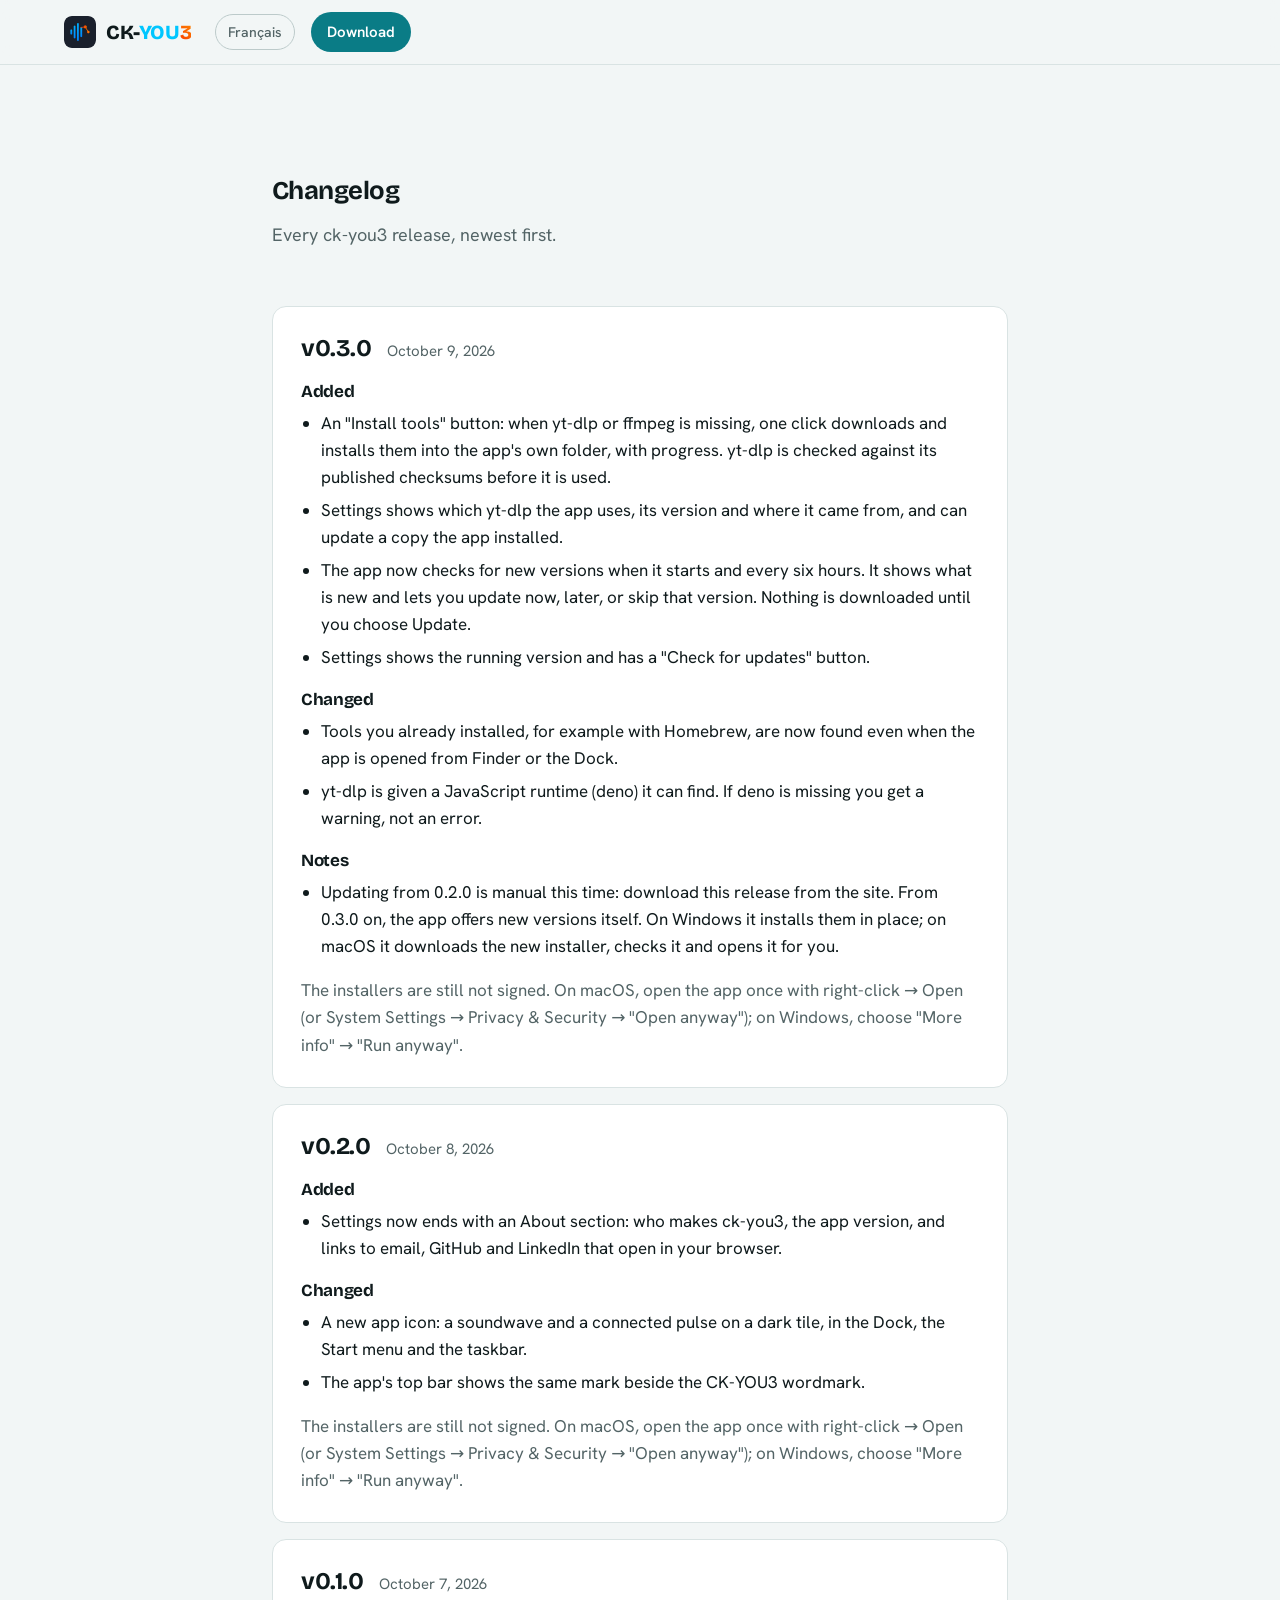
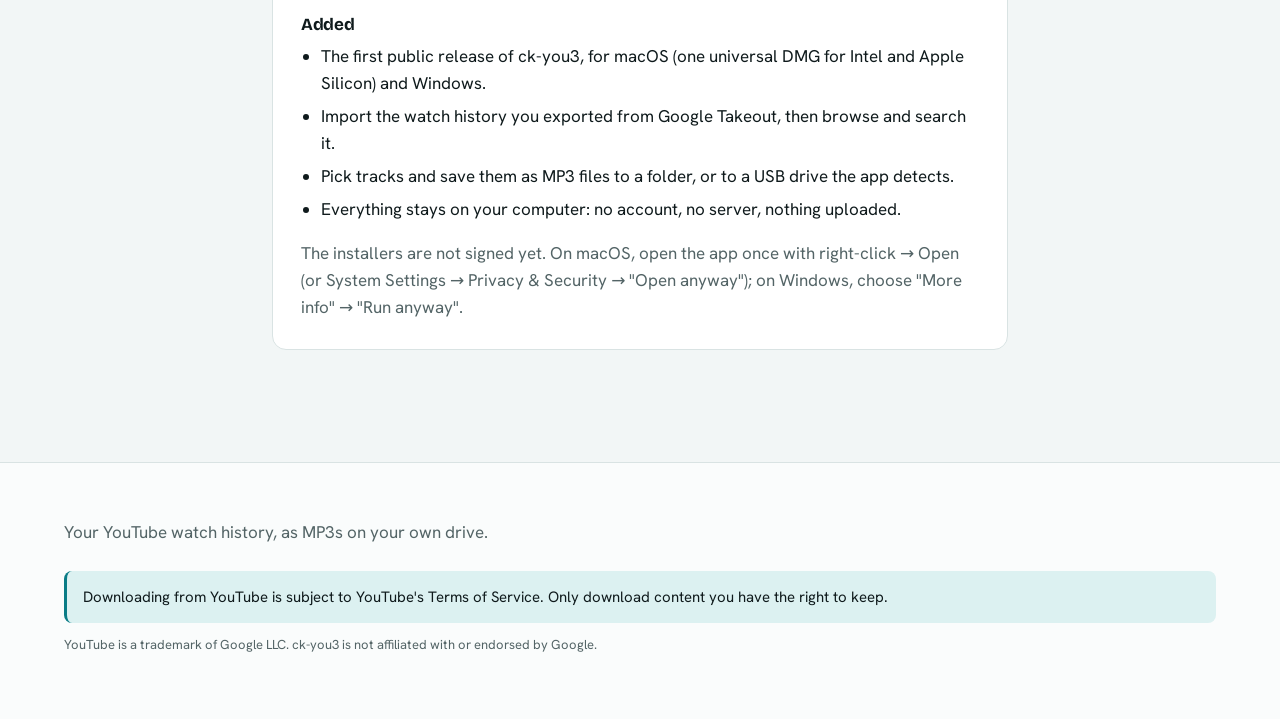
==== changelog/index.html @ 84a91021 "Publish site" ====
<!doctype html>
<html lang="en">
  <head>
    <meta charset="utf-8" />
    <meta name="viewport" content="width=device-width, initial-scale=1" />
    <meta name="color-scheme" content="light dark" />
    <title>ck-you3 changelog — every release for Mac and Windows</title>
    <meta name="description" content="What changed in each ck-you3 release, newest first: the new features, changes and fixes in the app that saves YouTube songs as MP3." />
    <link rel="canonical" href="https://ckandrinirina.github.io/ck-you3/changelog/" />
    <link rel="alternate" hreflang="en" href="https://ckandrinirina.github.io/ck-you3/changelog/" />
    <link rel="alternate" hreflang="fr" href="https://ckandrinirina.github.io/ck-you3/fr/changelog/" />
    <link rel="alternate" hreflang="x-default" href="https://ckandrinirina.github.io/ck-you3/changelog/" />
    <meta property="og:type" content="website" />
    <meta property="og:site_name" content="ck-you3" />
    <meta property="og:url" content="https://ckandrinirina.github.io/ck-you3/changelog/" />
    <meta property="og:title" content="ck-you3 changelog — every release for Mac and Windows" />
    <meta property="og:description" content="What changed in each ck-you3 release, newest first: the new features, changes and fixes in the app that saves YouTube songs as MP3." />
    <meta property="og:locale" content="en_US" />
    <meta property="og:image" content="https://ckandrinirina.github.io/ck-you3/assets/og-image-en.png" />
    <meta property="og:image:width" content="1200" />
    <meta property="og:image:height" content="630" />
    <meta name="twitter:card" content="summary_large_image" />
    <link
      rel="icon"
      type="image/png"
      sizes="32x32"
      href="../assets/favicon-32.png"
    />
    <link
      rel="apple-touch-icon"
      sizes="180x180"
      href="../assets/apple-touch-icon.png"
    />
    <link rel="stylesheet" href="../styles.css" />
  </head>
  <body>
    <header class="topbar">
      <div class="container topbar__inner">
        <a class="brand" href="../" aria-label="ck-you3 home">
          <img
            class="brand__icon"
            src="../assets/icon.png"
            alt="ck-you3 app icon"
            width="32"
            height="32"
          />
          <span class="brand__name"
            >ck-<span class="wordmark__you"
              >you</span
            ><span class="wordmark__three">3</span></span
          >
        </a>
        <a
          class="langswitch"
          href="../fr/changelog/"
          hreflang="fr"
          lang="fr"
          >Français</a
        >
        <a class="topbar__cta" href="../#download">Download</a>
      </div>
    </header>

    <main>
      <section class="section">
        <div class="container container--narrow">
          <header class="section__head">
            <h1>Changelog</h1>
            <p class="section__lead">Every ck-you3 release, newest first.</p>
          </header>
          <div class="releases"><article class="release" id="v0.3.0">
<div class="release__head"><h2>v0.3.0</h2> <time datetime="2026-10-09">October 9, 2026</time></div>
<h3>Added</h3>
<ul>
<li>An &quot;Install tools&quot; button: when yt-dlp or ffmpeg is missing, one click downloads and installs them into the app&#39;s own folder, with progress. yt-dlp is checked against its published checksums before it is used.</li>
<li>Settings shows which yt-dlp the app uses, its version and where it came from, and can update a copy the app installed.</li>
<li>The app now checks for new versions when it starts and every six hours. It shows what is new and lets you update now, later, or skip that version. Nothing is downloaded until you choose Update.</li>
<li>Settings shows the running version and has a &quot;Check for updates&quot; button.</li>
</ul>
<h3>Changed</h3>
<ul>
<li>Tools you already installed, for example with Homebrew, are now found even when the app is opened from Finder or the Dock.</li>
<li>yt-dlp is given a JavaScript runtime (deno) it can find. If deno is missing you get a warning, not an error.</li>
</ul>
<h3>Notes</h3>
<ul>
<li>Updating from 0.2.0 is manual this time: download this release from the site. From 0.3.0 on, the app offers new versions itself. On Windows it installs them in place; on macOS it downloads the new installer, checks it and opens it for you.</li>
</ul>
<p>The installers are still not signed. On macOS, open the app once with right-click → Open (or System Settings → Privacy &amp; Security → &quot;Open anyway&quot;); on Windows, choose &quot;More info&quot; → &quot;Run anyway&quot;.</p>
</article>
<article class="release" id="v0.2.0">
<div class="release__head"><h2>v0.2.0</h2> <time datetime="2026-10-08">October 8, 2026</time></div>
<h3>Added</h3>
<ul>
<li>Settings now ends with an About section: who makes ck-you3, the app version, and links to email, GitHub and LinkedIn that open in your browser.</li>
</ul>
<h3>Changed</h3>
<ul>
<li>A new app icon: a soundwave and a connected pulse on a dark tile, in the Dock, the Start menu and the taskbar.</li>
<li>The app&#39;s top bar shows the same mark beside the CK-YOU3 wordmark.</li>
</ul>
<p>The installers are still not signed. On macOS, open the app once with right-click → Open (or System Settings → Privacy &amp; Security → &quot;Open anyway&quot;); on Windows, choose &quot;More info&quot; → &quot;Run anyway&quot;.</p>
</article>
<article class="release" id="v0.1.0">
<div class="release__head"><h2>v0.1.0</h2> <time datetime="2026-10-07">October 7, 2026</time></div>
<h3>Added</h3>
<ul>
<li>The first public release of ck-you3, for macOS (one universal DMG for Intel and Apple Silicon) and Windows.</li>
<li>Import the watch history you exported from Google Takeout, then browse and search it.</li>
<li>Pick tracks and save them as MP3 files to a folder, or to a USB drive the app detects.</li>
<li>Everything stays on your computer: no account, no server, nothing uploaded.</li>
</ul>
<p>The installers are not signed yet. On macOS, open the app once with right-click → Open (or System Settings → Privacy &amp; Security → &quot;Open anyway&quot;); on Windows, choose &quot;More info&quot; → &quot;Run anyway&quot;.</p>
</article></div>
        </div>
      </section>
    </main>

    <footer class="footer">
      <div class="container footer__inner">
        <p class="footer__tagline">Your YouTube watch history, as MP3s on your own drive.</p>
        <p class="footer__terms">Downloading from YouTube is subject to YouTube&#39;s Terms of Service. Only download content you have the right to keep.</p>
        <p class="footer__small">YouTube is a trademark of Google LLC. ck-you3 is not affiliated with or endorsed by Google.</p>
      </div>
    </footer>
  </body>
</html>
---- styles.css ----
/*
 * The landing site's stylesheet — the app's palette and typefaces, restated for the web.
 *
 * Colour values are the app's own (src/renderer/styles/tokens.css): cool neutrals and one
 * teal accent, light by default and dark under prefers-color-scheme. Every colour lives in
 * a token; the dark block redefines exactly the light set. Fonts are self-hosted — the build
 * copies each `fonts/…` file named here out of @fontsource, so no font CDN is ever asked.
 */

@font-face {
  font-family: "Bricolage Grotesque";
  font-style: normal;
  font-weight: 600;
  font-display: swap;
  src: url("fonts/bricolage-grotesque-latin-600-normal.woff2") format("woff2");
}

@font-face {
  font-family: "Bricolage Grotesque";
  font-style: normal;
  font-weight: 700;
  font-display: swap;
  src: url("fonts/bricolage-grotesque-latin-700-normal.woff2") format("woff2");
}

@font-face {
  font-family: "Bricolage Grotesque";
  font-style: normal;
  font-weight: 800;
  font-display: swap;
  src: url("fonts/bricolage-grotesque-latin-800-normal.woff2") format("woff2");
}

@font-face {
  font-family: "Hanken Grotesk";
  font-style: normal;
  font-weight: 400;
  font-display: swap;
  src: url("fonts/hanken-grotesk-latin-400-normal.woff2") format("woff2");
}

@font-face {
  font-family: "Hanken Grotesk";
  font-style: normal;
  font-weight: 500;
  font-display: swap;
  src: url("fonts/hanken-grotesk-latin-500-normal.woff2") format("woff2");
}

@font-face {
  font-family: "Hanken Grotesk";
  font-style: normal;
  font-weight: 600;
  font-display: swap;
  src: url("fonts/hanken-grotesk-latin-600-normal.woff2") format("woff2");
}

:root {
  color-scheme: light dark;

  /* ---- Colour ---- */
  --color-bg: #f2f6f6;
  --color-surface: #fafcfc;
  --color-surface-raised: #ffffff;
  --color-surface-sunken: #e5eded;
  --color-border: #d9e3e3;
  --color-border-strong: #bccaca;
  --color-text: #0f1a1c;
  --color-text-muted: #536466;
  --color-accent: #0a7c86;
  --color-accent-hover: #07646d;
  --color-accent-subtle: #dcf1f1;
  --color-accent-text: #ffffff;
  --color-glow: rgb(10 124 134 / 18%);
  --color-success: #1d7a4a;
  --color-success-subtle: #dff1e6;
  --color-player-start: #0a3b3d;
  --color-player-end: #0c2549;
  --color-player-text: #eafaf8;
  --color-player-muted: #a3c9c6;
  --color-player-line: rgb(234 250 248 / 22%);
  --color-player-accent: #3fd6c2;
  --color-player-accent-text: #04201d;
  --color-mockup-dot: #bccaca;
  --color-focus-ring: #0a7c86;
  --color-shadow: rgb(10 30 32 / 14%);

  /* ---- Colour: brand — the logo's own, identical in both schemes ---- */
  --color-brand-you: #00c6ff;
  --color-brand-three: linear-gradient(45deg, #f83600, #fe8c00);

  /* ---- Type ---- */
  --font-body:
    "Hanken Grotesk", system-ui, -apple-system, "Segoe UI", Roboto, sans-serif;
  --font-display:
    "Bricolage Grotesque", "Hanken Grotesk", system-ui, sans-serif;

  /* ---- Shape and space ---- */
  --radius-sm: 0.5rem;
  --radius-md: 0.875rem;
  --radius-lg: 1.375rem;
  --radius-pill: 999rem;
  --gutter: 1rem;
  --section-space: clamp(4rem, 9vw, 7rem);
  --shadow-card:
    0 1px 2px var(--color-shadow), 0 8px 24px -12px var(--color-shadow);
  --shadow-float:
    0 2px 6px var(--color-shadow), 0 30px 60px -20px var(--color-shadow);
  --ease: cubic-bezier(0.2, 0, 0, 1);
}

@media (prefers-color-scheme: dark) {
  :root {
    --color-bg: #0b1112;
    --color-surface: #111a1b;
    --color-surface-raised: #1a2526;
    --color-surface-sunken: #070c0d;
    --color-border: #1f2c2e;
    --color-border-strong: #334446;
    --color-text: #e6f2f1;
    --color-text-muted: #95aaa9;
    --color-accent: #3fd6c2;
    --color-accent-hover: #6ee3d3;
    --color-accent-subtle: #0f3331;
    --color-accent-text: #04201d;
    --color-glow: rgb(63 214 194 / 14%);
    --color-success: #7ddc8f;
    --color-success-subtle: #13291a;
    --color-player-start: #0d3b3b;
    --color-player-end: #10264a;
    --color-player-text: #eafaf8;
    --color-player-muted: #9fcac5;
    --color-player-line: rgb(234 250 248 / 18%);
    --color-player-accent: #3fd6c2;
    --color-player-accent-text: #04201d;
    --color-mockup-dot: #334446;
    --color-focus-ring: #6ee3d3;
    --color-shadow: rgb(0 0 0 / 55%);
    --color-brand-you: #00c6ff;
    --color-brand-three: linear-gradient(45deg, #f83600, #fe8c00);
  }
}

@media (prefers-reduced-motion: reduce) {
  :root {
    --ease: step-end;
  }

  html {
    scroll-behavior: auto !important;
  }
}

/* ---- Base ---- */

*,
*::before,
*::after {
  box-sizing: border-box;
}

html {
  scroll-behavior: smooth;
  -webkit-text-size-adjust: 100%;
}

body {
  margin: 0;
  background: var(--color-bg);
  color: var(--color-text);
  font-family: var(--font-body);
  font-size: 1.0625rem;
  line-height: 1.6;
  overflow-wrap: break-word;
  -webkit-font-smoothing: antialiased;
}

h1,
h2,
h3 {
  margin: 0;
  font-family: var(--font-display);
  line-height: 1.1;
  letter-spacing: -0.02em;
  text-wrap: balance;
}

p {
  margin: 0;
  text-wrap: pretty;
}

img,
svg {
  display: block;
  max-width: 100%;
}

a {
  color: inherit;
}

:focus-visible {
  outline: 2px solid var(--color-focus-ring);
  outline-offset: 3px;
}

.container {
  width: 100%;
  max-width: calc(72rem + 2 * var(--gutter));
  margin-inline: auto;
  padding-inline: var(--gutter);
}

.container--narrow {
  max-width: calc(46rem + 2 * var(--gutter));
}

.inline-icon {
  flex: none;
  width: 1.15em;
  height: 1.15em;
  fill: none;
  stroke: currentColor;
  stroke-width: 2;
  stroke-linecap: round;
  stroke-linejoin: round;
}

/* ---- Top bar ---- */

.topbar {
  position: sticky;
  top: 0;
  z-index: 10;
  background: color-mix(in srgb, var(--color-bg) 82%, transparent);
  backdrop-filter: saturate(1.6) blur(14px);
  -webkit-backdrop-filter: saturate(1.6) blur(14px);
  border-bottom: 1px solid var(--color-border);
}

.topbar__inner {
  display: flex;
  align-items: center;
  gap: 1rem;
  min-height: 4rem;
}

.brand {
  display: inline-flex;
  align-items: center;
  gap: 0.625rem;
  text-decoration: none;
}

.brand__icon {
  width: 2rem;
  height: 2rem;
  border-radius: 0.5rem;
}

/* "ck-you3" to a screen reader, CK-YOU3 on screen; "CK-" keeps the theme's text colour. */
.brand__name {
  font-family: var(--font-display);
  font-weight: 800;
  font-size: 1.25rem;
  letter-spacing: -0.02em;
  text-transform: uppercase;
}

.wordmark__you {
  color: var(--color-brand-you);
}

.wordmark__three {
  background: var(--color-brand-three);
  -webkit-background-clip: text;
  background-clip: text;
  -webkit-text-fill-color: transparent;
}

.topnav {
  display: none;
  gap: 1.75rem;
  margin-inline-start: auto;
}

.topnav a {
  color: var(--color-text-muted);
  font-weight: 500;
  text-decoration: none;
  transition: color 150ms var(--ease);
}

.topnav a:hover {
  color: var(--color-text);
}

.langswitch {
  margin-inline-start: auto;
  padding: 0.375rem 0.75rem;
  border: 1px solid var(--color-border-strong);
  border-radius: var(--radius-pill);
  color: var(--color-text-muted);
  font-weight: 500;
  font-size: 0.875rem;
  text-decoration: none;
  transition:
    color 150ms var(--ease),
    border-color 150ms var(--ease);
}

.langswitch:hover {
  color: var(--color-text);
  border-color: var(--color-text-muted);
}

.topbar__cta {
  padding: 0.5rem 1rem;
  border-radius: var(--radius-pill);
  background: var(--color-accent);
  color: var(--color-accent-text);
  font-weight: 600;
  font-size: 0.9375rem;
  text-decoration: none;
  transition: background 150ms var(--ease);
}

.topbar__cta:hover {
  background: var(--color-accent-hover);
}

/* ---- Hero ---- */

.hero {
  position: relative;
  padding-block: clamp(3rem, 8vw, 6.5rem) var(--section-space);
  overflow: hidden;
  isolation: isolate;
}

.hero::before {
  content: "";
  position: absolute;
  inset: -20% -10% auto;
  height: 46rem;
  z-index: -1;
  background:
    radial-gradient(40% 50% at 78% 35%, var(--color-glow), transparent 70%),
    radial-gradient(35% 45% at 12% 10%, var(--color-glow), transparent 70%);
}

.hero__grid {
  display: grid;
  gap: clamp(3rem, 6vw, 4.5rem);
  align-items: center;
}

.eyebrow {
  display: inline-block;
  margin-bottom: 1.25rem;
  padding: 0.3rem 0.85rem;
  border: 1px solid var(--color-border-strong);
  border-radius: var(--radius-pill);
  background: var(--color-surface);
  color: var(--color-accent);
  font-size: 0.875rem;
  font-weight: 600;
}

.hero h1 {
  font-size: clamp(2.25rem, 5.2vw + 0.75rem, 4.25rem);
  font-weight: 800;
  line-height: 1.02;
  letter-spacing: -0.035em;
}

.lead {
  margin-top: 1.5rem;
  max-width: 36rem;
  color: var(--color-text-muted);
  font-size: clamp(1.0625rem, 0.6vw + 0.95rem, 1.25rem);
}

.hero__note {
  display: flex;
  align-items: center;
  gap: 0.5rem;
  margin-top: 1.5rem;
  color: var(--color-text-muted);
  font-size: 0.9375rem;
}

.hero__version {
  margin-top: 0.75rem;
  color: var(--color-text-muted);
  font-size: 0.8125rem;
}

.hero__requirements {
  margin-top: 0.25rem;
  color: var(--color-text-muted);
  font-size: 0.875rem;
}

.hero__note .inline-icon {
  color: var(--color-accent);
}

/* ---- Buttons ---- */

.buttons {
  display: flex;
  flex-wrap: wrap;
  gap: 0.75rem;
  margin-top: 2.25rem;
}

.buttons--center {
  justify-content: center;
}

.button {
  display: inline-flex;
  flex: 1 1 15rem;
  align-items: center;
  gap: 0.875rem;
  max-width: 100%;
  padding: 0.8rem 1.4rem 0.8rem 1.15rem;
  border: 1px solid transparent;
  border-radius: var(--radius-md);
  text-decoration: none;
  transition:
    transform 180ms var(--ease),
    box-shadow 180ms var(--ease),
    background 180ms var(--ease);
}

.button:hover {
  transform: translateY(-2px);
}

.button__glyph {
  flex: none;
  width: 1.6rem;
  height: 1.6rem;
}

.button__text {
  display: grid;
  line-height: 1.25;
  text-align: start;
}

.button__label {
  font-weight: 600;
  font-size: 1.0625rem;
}

.button__meta {
  font-size: 0.8125rem;
  opacity: 0.78;
}

.button--primary {
  background: var(--color-accent);
  color: var(--color-accent-text);
  box-shadow: 0 10px 24px -10px var(--color-accent);
}

.button--primary:hover {
  background: var(--color-accent-hover);
}

.button--secondary {
  border-color: var(--color-border-strong);
  background: var(--color-surface-raised);
  color: var(--color-text);
  box-shadow: var(--shadow-card);
}

.button--light {
  background: var(--color-player-accent);
  color: var(--color-player-accent-text);
}

.button--ghost {
  border-color: var(--color-player-line);
  color: var(--color-player-text);
}

.button--ghost:hover {
  background: var(--color-player-line);
}

/* ---- App mockup, drawn in CSS ---- */

.mockup {
  position: relative;
  padding-bottom: 2.5rem;
}

.mockup__window {
  overflow: hidden;
  border: 1px solid var(--color-border);
  border-radius: var(--radius-lg);
  background: var(--color-surface);
  box-shadow: var(--shadow-float);
  font-size: 0.8125rem;
  transform: perspective(1600px) rotateY(-4deg) rotateX(2deg);
}

.mockup__chrome {
  display: flex;
  align-items: center;
  gap: 0.375rem;
  padding: 0.75rem 1rem;
  border-bottom: 1px solid var(--color-border);
  background: var(--color-surface-raised);
}

.mockup__dot {
  width: 0.625rem;
  height: 0.625rem;
  border-radius: 50%;
  background: var(--color-mockup-dot);
}

.mockup__title {
  margin-inline: auto;
  padding-inline-end: 2.25rem;
  color: var(--color-text-muted);
  font-weight: 600;
}

.mockup__search {
  display: flex;
  align-items: center;
  gap: 0.5rem;
  margin: 0.875rem 1rem 0;
  padding: 0.5rem 0.75rem;
  border: 1px solid var(--color-border);
  border-radius: var(--radius-sm);
  background: var(--color-surface-raised);
  color: var(--color-text-muted);
}

.mockup__tabs {
  display: flex;
  gap: 0.25rem;
  margin: 0.75rem 1rem 0.25rem;
  overflow: hidden;
}

.mockup__tab {
  flex: none;
  padding: 0.25rem 0.625rem;
  border-radius: var(--radius-pill);
  color: var(--color-text-muted);
  font-weight: 500;
  white-space: nowrap;
}

.mockup__tab--active {
  background: var(--color-accent-subtle);
  color: var(--color-accent);
}

.mockup__rows {
  margin: 0;
  padding: 0.25rem 0.5rem 0.75rem;
  list-style: none;
}

.mockup__row {
  display: grid;
  grid-template-columns: 0.875rem 2.75rem minmax(0, 1fr) auto;
  align-items: center;
  gap: 0.75rem;
  padding: 0.5rem;
  border-radius: var(--radius-sm);
}

.mockup__row--selected {
  background: var(--color-accent-subtle);
}

.mockup__check {
  width: 0.875rem;
  height: 0.875rem;
  border: 1.5px solid var(--color-border-strong);
  border-radius: 0.25rem;
}

.mockup__check--on {
  border-color: var(--color-accent);
  background: var(--color-accent);
}

.mockup__thumb {
  aspect-ratio: 16 / 10;
  border-radius: 0.375rem;
  background: repeating-linear-gradient(
    -45deg,
    hsl(var(--hue) 45% 62%) 0 6px,
    hsl(var(--hue) 45% 56%) 6px 12px
  );
}

.mockup__name {
  overflow: hidden;
  font-weight: 600;
  white-space: nowrap;
  text-overflow: ellipsis;
}

.chip {
  padding: 0.15rem 0.55rem;
  border-radius: var(--radius-pill);
  background: var(--color-surface-sunken);
  color: var(--color-text-muted);
  font-size: 0.6875rem;
  font-weight: 600;
  white-space: nowrap;
}

.chip--success {
  background: var(--color-success-subtle);
  color: var(--color-success);
}

.chip--accent {
  background: var(--color-surface-raised);
  color: var(--color-accent);
}

.mockup__drive {
  position: absolute;
  right: 0.75rem;
  bottom: 0;
  display: flex;
  gap: 0.75rem;
  width: min(100% - 1.5rem, 17rem);
  padding: 0.875rem 1rem;
  border-radius: var(--radius-md);
  background: linear-gradient(
    135deg,
    var(--color-player-start),
    var(--color-player-end)
  );
  color: var(--color-player-text);
  box-shadow: var(--shadow-float);
  font-size: 0.8125rem;
}

.mockup__drive-icon {
  flex: none;
  width: 2rem;
  height: 2rem;
  fill: none;
  stroke: var(--color-player-accent);
  stroke-width: 1.6;
  stroke-linecap: round;
  stroke-linejoin: round;
}

.mockup__drive-text {
  display: grid;
  flex: 1;
  gap: 0.125rem;
  min-width: 0;
}

.mockup__drive-title {
  font-weight: 600;
}

.mockup__drive-name,
.mockup__drive-status {
  color: var(--color-player-muted);
  font-size: 0.75rem;
}

.mockup__progress {
  height: 0.3rem;
  margin-block: 0.375rem 0.125rem;
  overflow: hidden;
  border-radius: var(--radius-pill);
  background: var(--color-player-line);
}

.mockup__bar {
  display: block;
  width: 66%;
  height: 100%;
  border-radius: inherit;
  background: var(--color-player-accent);
}

/* ---- Sections ---- */

.section {
  padding-block: var(--section-space);
}

.section--tinted {
  border-block: 1px solid var(--color-border);
  background: var(--color-surface);
}

.section__head {
  max-width: 44rem;
  margin-bottom: clamp(2.5rem, 5vw, 3.5rem);
}

.section h2 {
  font-size: clamp(1.875rem, 3vw + 1rem, 3rem);
  font-weight: 700;
}

.section__lead {
  margin-top: 1rem;
  color: var(--color-text-muted);
  font-size: 1.125rem;
}

/* ---- Feature cards ---- */

.cards {
  display: grid;
  grid-template-columns: repeat(auto-fill, minmax(min(100%, 19rem), 1fr));
  gap: 1rem;
  margin: 0;
  padding: 0;
  list-style: none;
}

.card {
  padding: 1.75rem;
  border: 1px solid var(--color-border);
  border-radius: var(--radius-lg);
  background: var(--color-surface-raised);
  box-shadow: var(--shadow-card);
  transition:
    transform 200ms var(--ease),
    border-color 200ms var(--ease);
}

.card:hover {
  transform: translateY(-3px);
  border-color: var(--color-border-strong);
}

.card__icon {
  display: grid;
  place-items: center;
  width: 3rem;
  height: 3rem;
  margin-bottom: 1.25rem;
  border-radius: var(--radius-md);
  background: var(--color-accent-subtle);
  color: var(--color-accent);
}

.card__icon svg {
  width: 1.5rem;
  height: 1.5rem;
  fill: none;
  stroke: currentColor;
  stroke-width: 1.8;
  stroke-linecap: round;
  stroke-linejoin: round;
}

.card h3 {
  font-size: 1.25rem;
  font-weight: 700;
}

.card p {
  margin-top: 0.5rem;
  color: var(--color-text-muted);
}

/* ---- Steps ---- */

.steps {
  display: grid;
  gap: 1rem;
  margin: 0;
  padding: 0;
  list-style: none;
  counter-reset: step;
}

.step {
  position: relative;
  padding: 1.75rem;
  border: 1px solid var(--color-border);
  border-radius: var(--radius-lg);
  background: var(--color-bg);
  counter-increment: step;
}

.step::before {
  content: counter(step, decimal-leading-zero);
  display: block;
  margin-bottom: 1.5rem;
  color: var(--color-accent);
  font-family: var(--font-display);
  font-size: 3rem;
  font-weight: 800;
  line-height: 1;
  letter-spacing: -0.04em;
}

.step h3 {
  font-size: 1.375rem;
  font-weight: 700;
}

.step p {
  margin-top: 0.5rem;
  color: var(--color-text-muted);
}

/* ---- Download ---- */

.download {
  position: relative;
  overflow: hidden;
  padding: clamp(2.5rem, 7vw, 5rem) clamp(1.25rem, 5vw, 4rem);
  border-radius: calc(var(--radius-lg) * 1.5);
  background: linear-gradient(
    135deg,
    var(--color-player-start),
    var(--color-player-end)
  );
  color: var(--color-player-text);
  text-align: center;
  isolation: isolate;
}

.download::before {
  content: "";
  position: absolute;
  inset: auto -20% -60% -20%;
  height: 120%;
  z-index: -1;
  background: radial-gradient(
    50% 50% at 50% 50%,
    var(--color-player-line),
    transparent 70%
  );
}

.download__icon {
  width: 5.5rem;
  height: 5.5rem;
  margin: 0 auto 1.5rem;
  border-radius: 1.25rem;
  box-shadow: 0 16px 40px -16px var(--color-shadow);
}

.download h2 {
  color: var(--color-player-text);
}

.download__lead {
  max-width: 34rem;
  margin: 1rem auto 0;
  color: var(--color-player-muted);
  font-size: 1.125rem;
}

.download .buttons {
  max-width: 34rem;
  margin-inline: auto;
}

.download__version {
  margin-top: 1rem;
  color: var(--color-player-muted);
  font-size: 0.8125rem;
}

.download__note {
  max-width: 34rem;
  margin: 1.75rem auto 0;
  color: var(--color-player-muted);
  font-size: 0.875rem;
}

.firstlaunch {
  max-width: 46rem;
  margin: 2.5rem auto 0;
  padding-top: 2rem;
  border-top: 1px solid var(--color-player-line);
  color: var(--color-player-muted);
  text-align: start;
}

.firstlaunch h3,
.firstlaunch h4 {
  color: var(--color-player-text);
}

.firstlaunch__lead {
  margin-top: 0.5rem;
  font-size: 0.9375rem;
}

.firstlaunch__platforms {
  display: grid;
  grid-template-columns: repeat(auto-fit, minmax(16rem, 1fr));
  gap: 1.5rem;
  margin-top: 1.25rem;
}

.firstlaunch ol {
  display: grid;
  gap: 0.5rem;
  margin-top: 0.5rem;
  padding-inline-start: 1.25rem;
  font-size: 0.9375rem;
}

/* ---- FAQ ---- */

.faq {
  display: grid;
  gap: 0.75rem;
}

.faq details {
  border: 1px solid var(--color-border);
  border-radius: var(--radius-md);
  background: var(--color-surface-raised);
  transition: border-color 200ms var(--ease);
}

.faq details[open] {
  border-color: var(--color-border-strong);
}

.faq summary {
  display: flex;
  align-items: center;
  justify-content: space-between;
  gap: 1rem;
  padding: 1.15rem 1.35rem;
  font-weight: 600;
  font-size: 1.0625rem;
  cursor: pointer;
  list-style: none;
}

.faq summary::-webkit-details-marker {
  display: none;
}

.faq summary::after {
  content: "";
  flex: none;
  width: 0.6rem;
  height: 0.6rem;
  border-right: 2px solid var(--color-accent);
  border-bottom: 2px solid var(--color-accent);
  transform: translateY(-25%) rotate(45deg);
  transition: transform 200ms var(--ease);
}

.faq details[open] summary::after {
  transform: translateY(25%) rotate(225deg);
}

.faq details p {
  padding: 0 1.35rem 1.25rem;
  color: var(--color-text-muted);
}

/* ---- Version link and changelog ---- */

.version-link {
  color: inherit;
  text-decoration: underline;
  text-underline-offset: 0.2em;
}

.version-link:hover {
  color: var(--color-accent);
}

.download .version-link:hover {
  color: var(--color-player-text);
}

.releases {
  display: grid;
  gap: 1rem;
}

.release {
  padding: clamp(1.25rem, 3vw, 1.75rem);
  border: 1px solid var(--color-border);
  border-radius: var(--radius-md);
  background: var(--color-surface-raised);
}

.release__head {
  display: flex;
  flex-wrap: wrap;
  align-items: baseline;
  gap: 0.25rem 1rem;
}

.section .release h2 {
  font-size: 1.5rem;
}

.release time {
  color: var(--color-text-muted);
  font-size: 0.9375rem;
}

.release h3 {
  margin-top: 1.25rem;
  font-size: 1.0625rem;
}

.release ul {
  margin-top: 0.5rem;
  padding-left: 1.25rem;
}

.release li + li {
  margin-top: 0.35rem;
}

.release p {
  margin-top: 1rem;
  color: var(--color-text-muted);
}

.release code {
  overflow-wrap: anywhere;
  padding: 0.1em 0.35em;
  border-radius: var(--radius-sm);
  background: var(--color-surface-sunken);
  font-size: 0.9em;
}

.release a {
  color: var(--color-accent);
  overflow-wrap: anywhere;
}

/* ---- About the developer ---- */

.about {
  padding: clamp(1.5rem, 4vw, 2.5rem);
  border: 1px solid var(--color-border);
  border-radius: var(--radius-lg);
  background: var(--color-surface-raised);
  box-shadow: var(--shadow-card);
}

.about__name {
  margin-top: 1.25rem;
  font-family: var(--font-display);
  font-size: 1.375rem;
  font-weight: 700;
}

.about__role {
  margin-top: 0.25rem;
  color: var(--color-accent);
  font-weight: 600;
}

.about__bio {
  margin-top: 1rem;
  color: var(--color-text-muted);
}

.about__links {
  display: flex;
  flex-wrap: wrap;
  gap: 0.75rem;
  margin: 1.5rem 0 0;
  padding: 0;
  list-style: none;
}

.about__link {
  display: inline-flex;
  align-items: center;
  min-height: 2.75rem;
  padding: 0.5rem 1.125rem;
  border: 1px solid var(--color-border-strong);
  border-radius: var(--radius-pill);
  color: var(--color-text);
  font-weight: 600;
  text-decoration: none;
  transition:
    border-color 200ms var(--ease),
    color 200ms var(--ease);
}

.about__link:hover {
  border-color: var(--color-accent);
  color: var(--color-accent);
}

/* ---- Footer ---- */

.footer {
  padding-block: 3.5rem 4rem;
  border-top: 1px solid var(--color-border);
  background: var(--color-surface);
}

.footer__inner {
  display: grid;
  gap: 0.75rem;
}

.footer__brand {
  display: flex;
  align-items: center;
  gap: 0.625rem;
}

.footer__brand .brand__icon {
  width: 1.75rem;
  height: 1.75rem;
}

.footer__tagline {
  color: var(--color-text-muted);
}

.footer__terms {
  margin-top: 0.75rem;
  padding: 0.875rem 1rem;
  border-inline-start: 3px solid var(--color-accent);
  border-radius: var(--radius-sm);
  background: var(--color-accent-subtle);
  font-size: 0.9375rem;
}

.footer__small {
  color: var(--color-text-muted);
  font-size: 0.8125rem;
}

/* ---- Wider screens ---- */

@media (min-width: 720px) {
  :root {
    --gutter: 2rem;
  }

  .topnav {
    display: flex;
  }

  .langswitch {
    margin-inline-start: 0.5rem;
  }

  .steps {
    grid-template-columns: repeat(3, minmax(0, 1fr));
  }
}

@media (min-width: 980px) {
  .hero__grid {
    grid-template-columns: minmax(0, 1.05fr) minmax(0, 1fr);
  }

  .buttons:not(.buttons--center) .button {
    flex: 0 1 auto;
  }
}
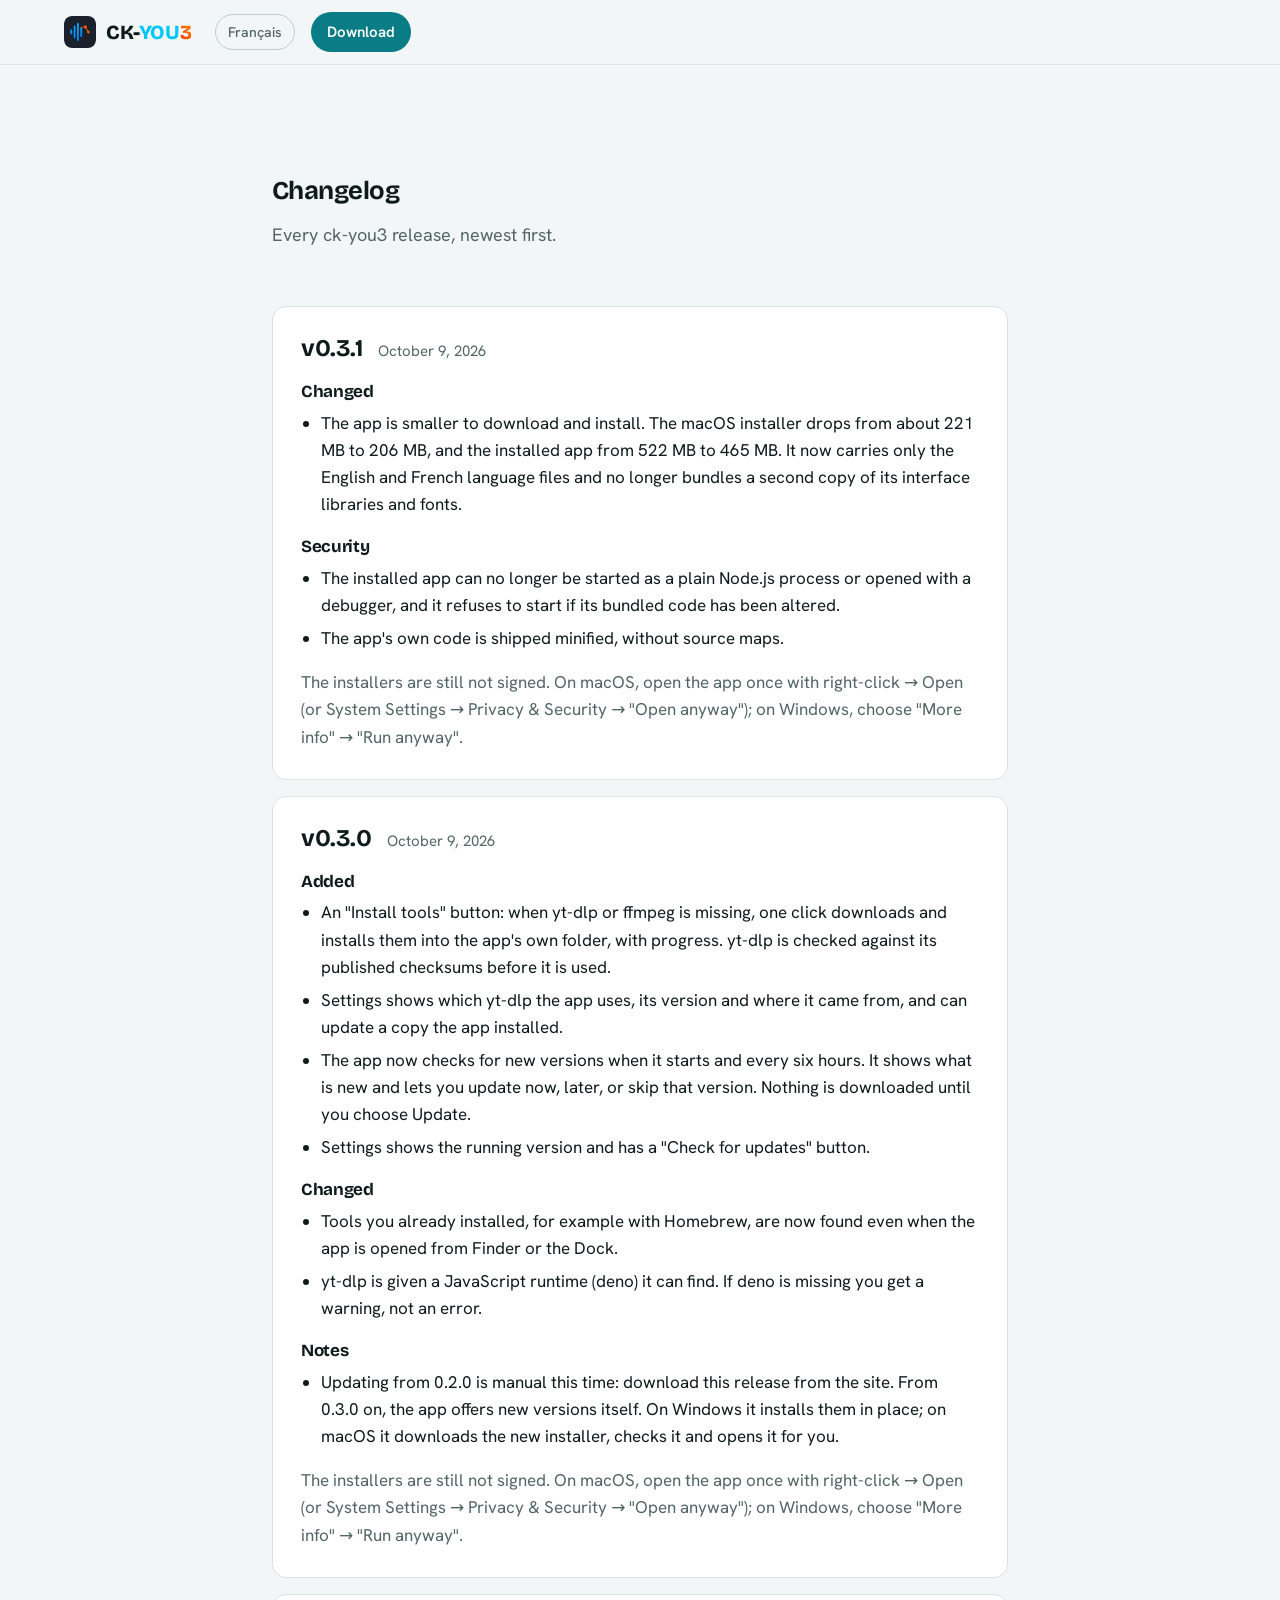
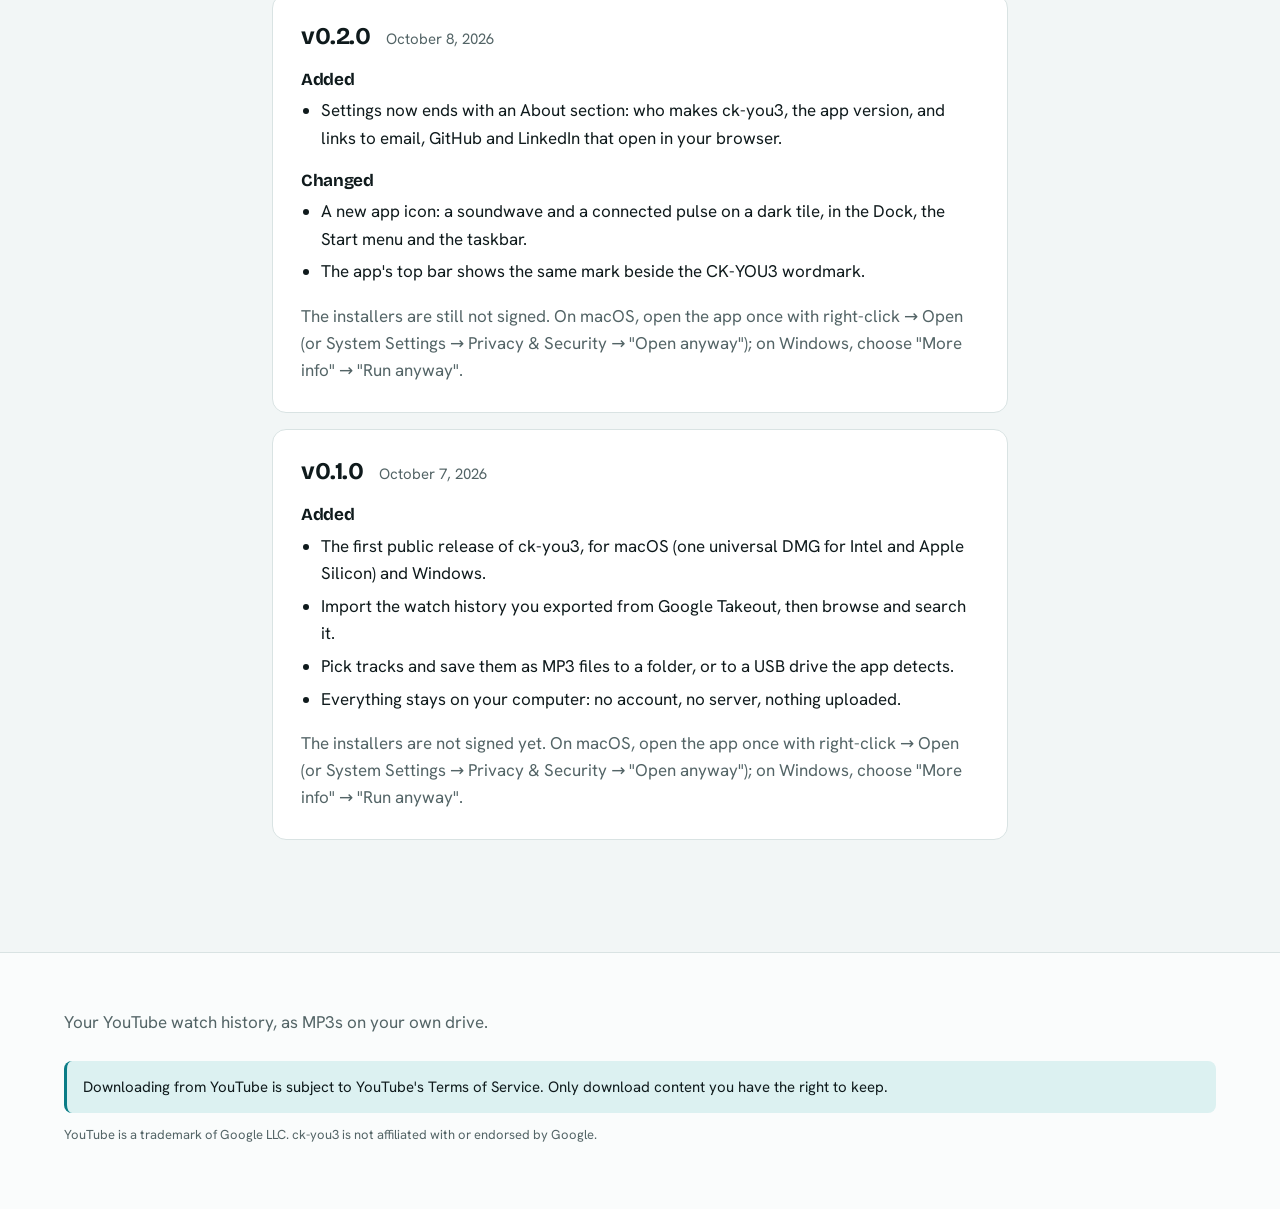
==== commit 7dc19111: "Publish site" ====
--- a/changelog/index.html
+++ b/changelog/index.html
@@ -68,7 +68,20 @@
             <h1>Changelog</h1>
             <p class="section__lead">Every ck-you3 release, newest first.</p>
           </header>
-          <div class="releases"><article class="release" id="v0.3.0">
+          <div class="releases"><article class="release" id="v0.3.1">
+<div class="release__head"><h2>v0.3.1</h2> <time datetime="2026-10-09">October 9, 2026</time></div>
+<h3>Changed</h3>
+<ul>
+<li>The app is smaller to download and install. The macOS installer drops from about 221 MB to 206 MB, and the installed app from 522 MB to 465 MB. It now carries only the English and French language files and no longer bundles a second copy of its interface libraries and fonts.</li>
+</ul>
+<h3>Security</h3>
+<ul>
+<li>The installed app can no longer be started as a plain Node.js process or opened with a debugger, and it refuses to start if its bundled code has been altered.</li>
+<li>The app&#39;s own code is shipped minified, without source maps.</li>
+</ul>
+<p>The installers are still not signed. On macOS, open the app once with right-click → Open (or System Settings → Privacy &amp; Security → &quot;Open anyway&quot;); on Windows, choose &quot;More info&quot; → &quot;Run anyway&quot;.</p>
+</article>
+<article class="release" id="v0.3.0">
 <div class="release__head"><h2>v0.3.0</h2> <time datetime="2026-10-09">October 9, 2026</time></div>
 <h3>Added</h3>
 <ul>
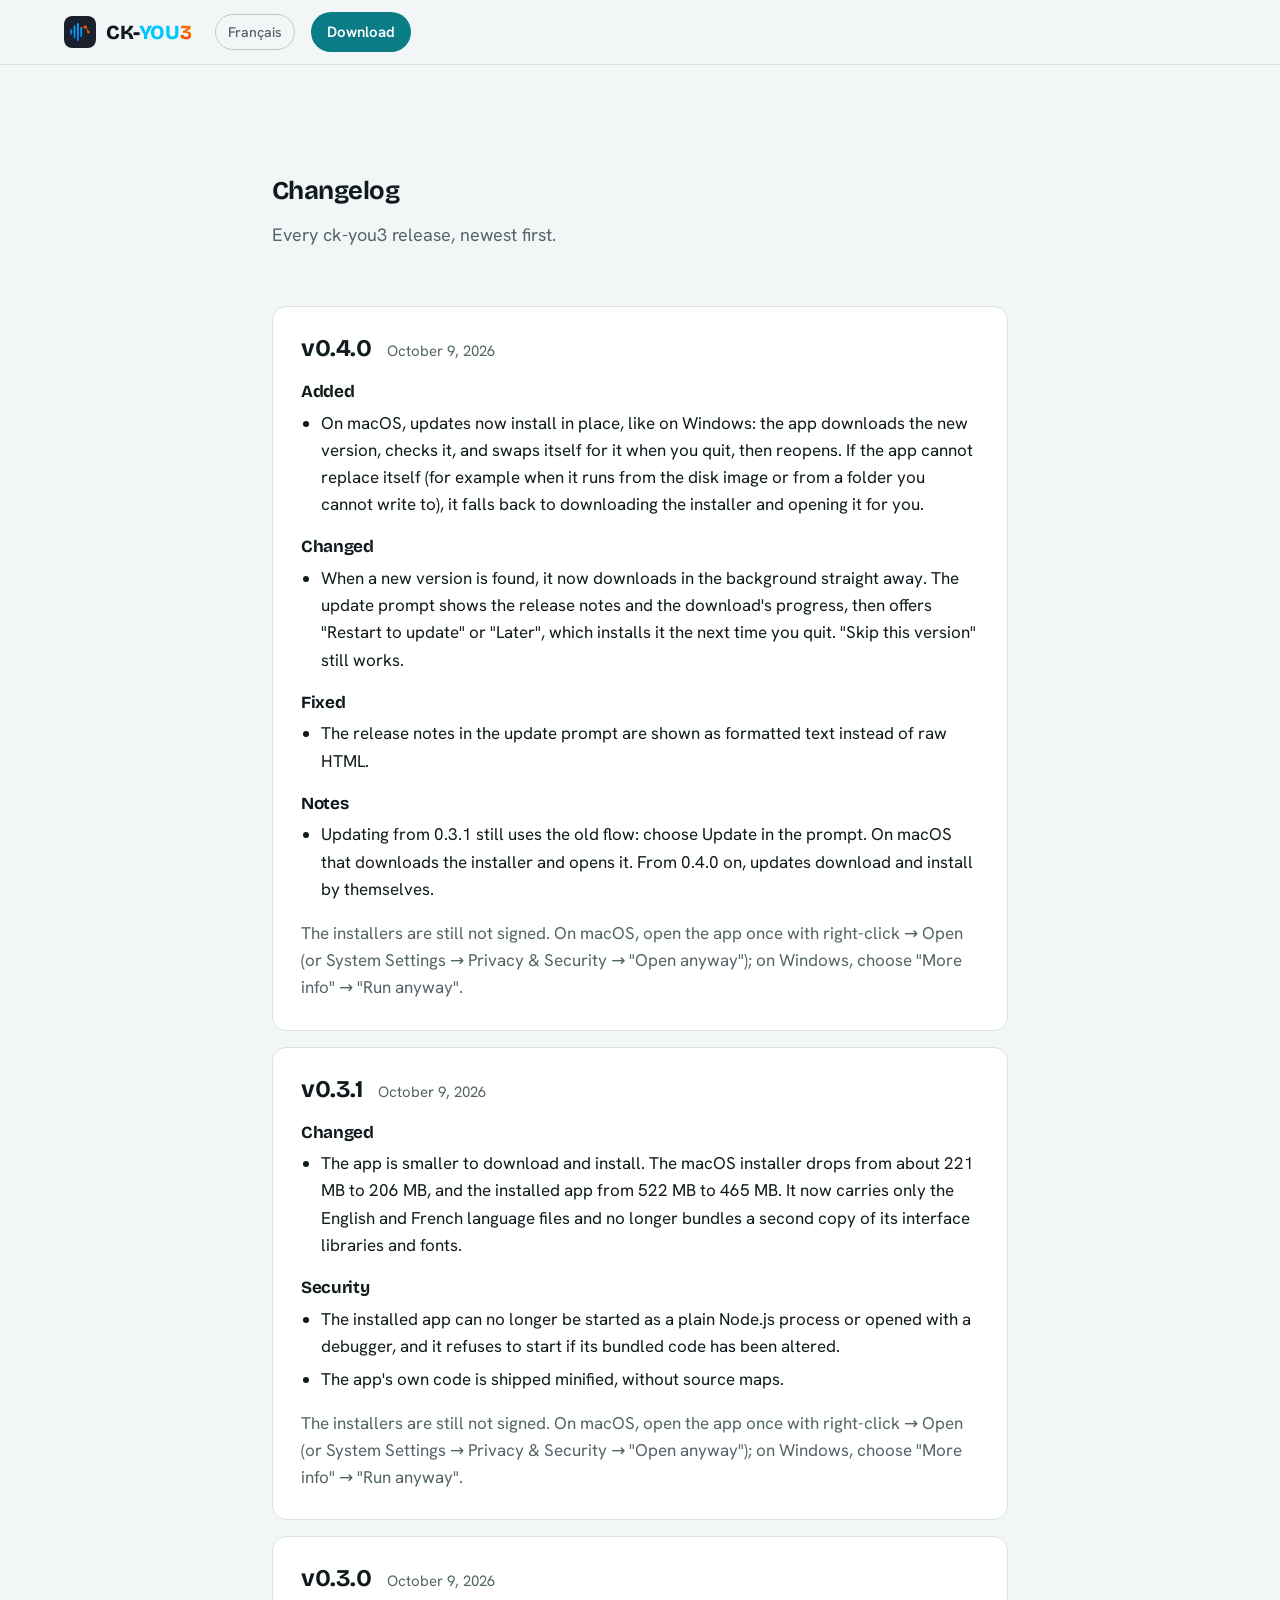
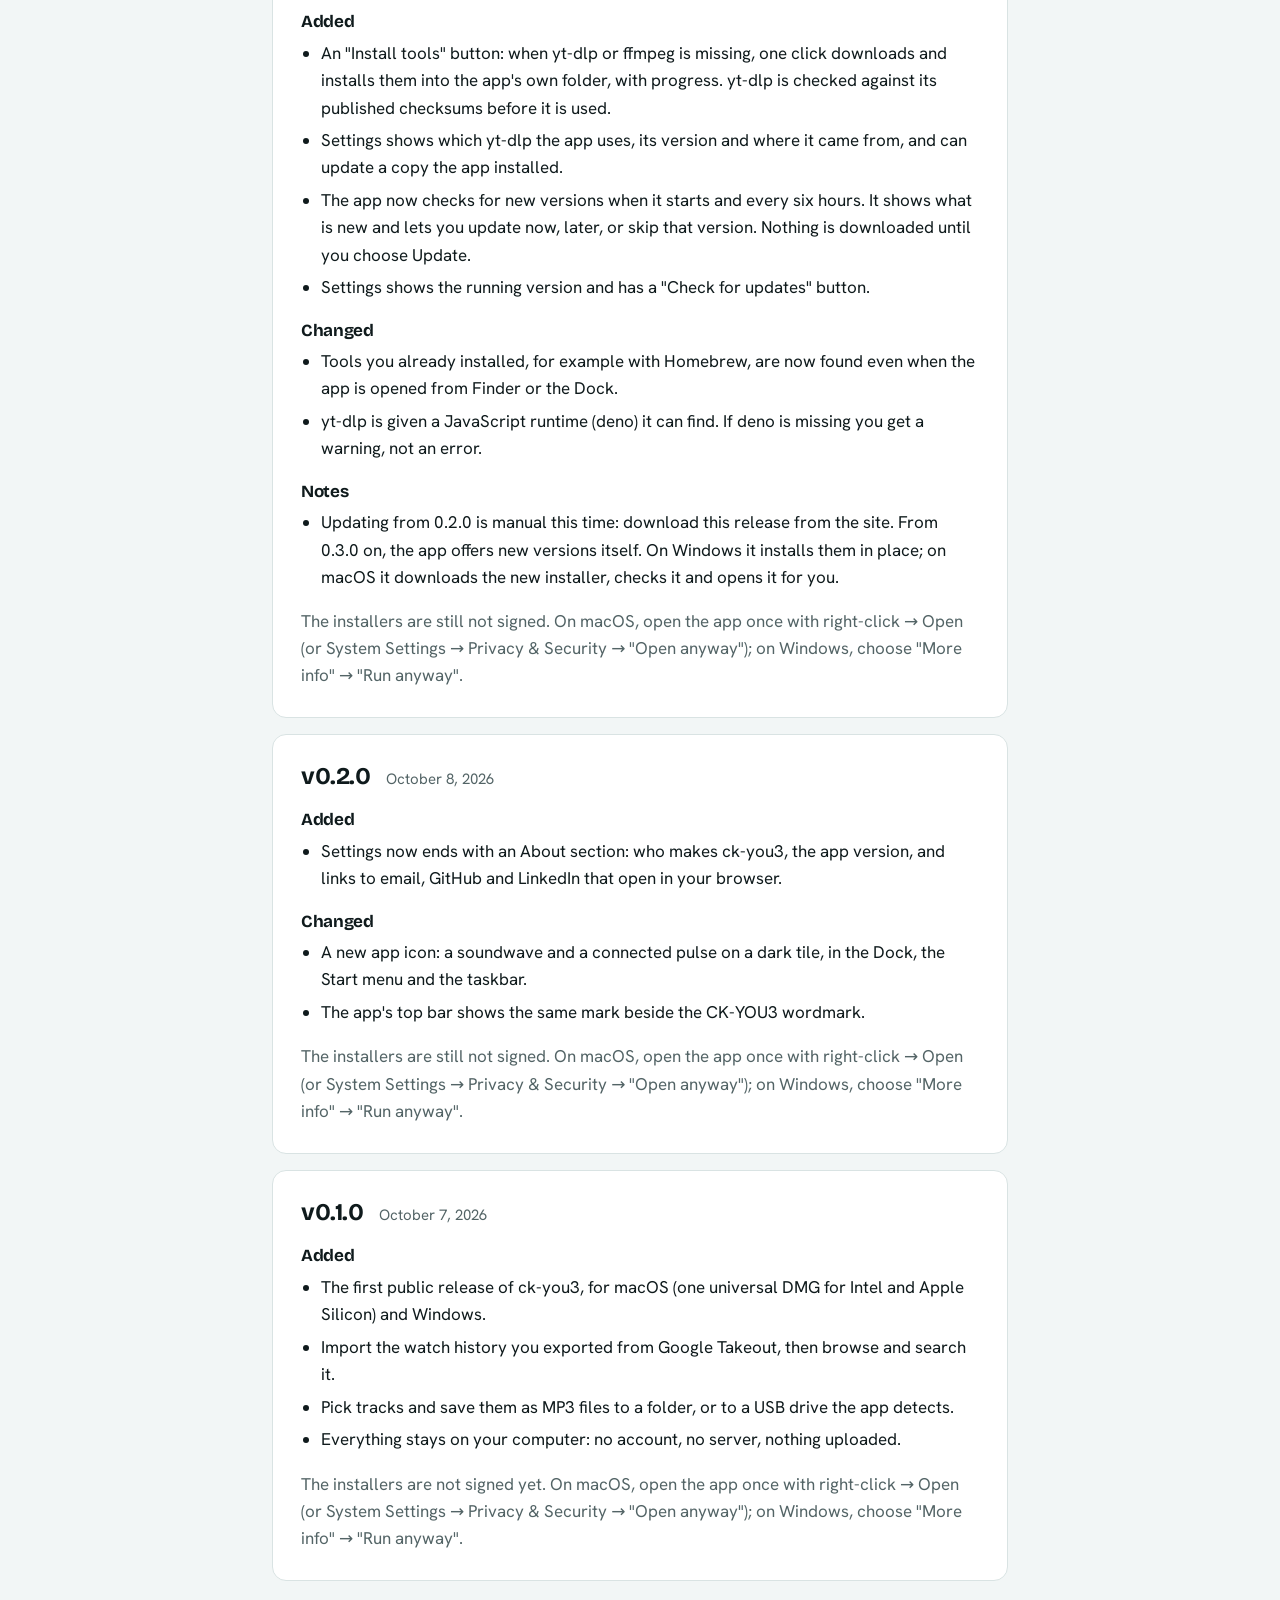
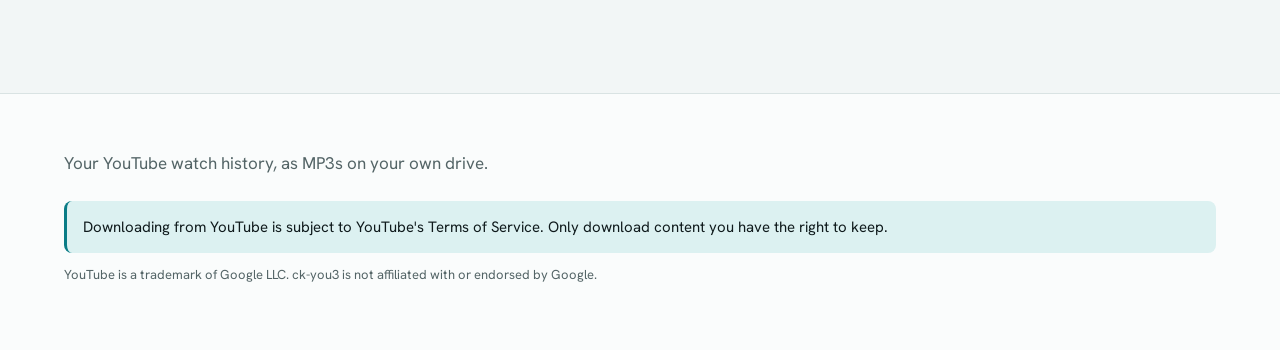
==== commit aeed38f2: "Publish site" ====
--- a/changelog/index.html
+++ b/changelog/index.html
@@ -68,7 +68,27 @@
             <h1>Changelog</h1>
             <p class="section__lead">Every ck-you3 release, newest first.</p>
           </header>
-          <div class="releases"><article class="release" id="v0.3.1">
+          <div class="releases"><article class="release" id="v0.4.0">
+<div class="release__head"><h2>v0.4.0</h2> <time datetime="2026-10-09">October 9, 2026</time></div>
+<h3>Added</h3>
+<ul>
+<li>On macOS, updates now install in place, like on Windows: the app downloads the new version, checks it, and swaps itself for it when you quit, then reopens. If the app cannot replace itself (for example when it runs from the disk image or from a folder you cannot write to), it falls back to downloading the installer and opening it for you.</li>
+</ul>
+<h3>Changed</h3>
+<ul>
+<li>When a new version is found, it now downloads in the background straight away. The update prompt shows the release notes and the download&#39;s progress, then offers &quot;Restart to update&quot; or &quot;Later&quot;, which installs it the next time you quit. &quot;Skip this version&quot; still works.</li>
+</ul>
+<h3>Fixed</h3>
+<ul>
+<li>The release notes in the update prompt are shown as formatted text instead of raw HTML.</li>
+</ul>
+<h3>Notes</h3>
+<ul>
+<li>Updating from 0.3.1 still uses the old flow: choose Update in the prompt. On macOS that downloads the installer and opens it. From 0.4.0 on, updates download and install by themselves.</li>
+</ul>
+<p>The installers are still not signed. On macOS, open the app once with right-click → Open (or System Settings → Privacy &amp; Security → &quot;Open anyway&quot;); on Windows, choose &quot;More info&quot; → &quot;Run anyway&quot;.</p>
+</article>
+<article class="release" id="v0.3.1">
 <div class="release__head"><h2>v0.3.1</h2> <time datetime="2026-10-09">October 9, 2026</time></div>
 <h3>Changed</h3>
 <ul>
